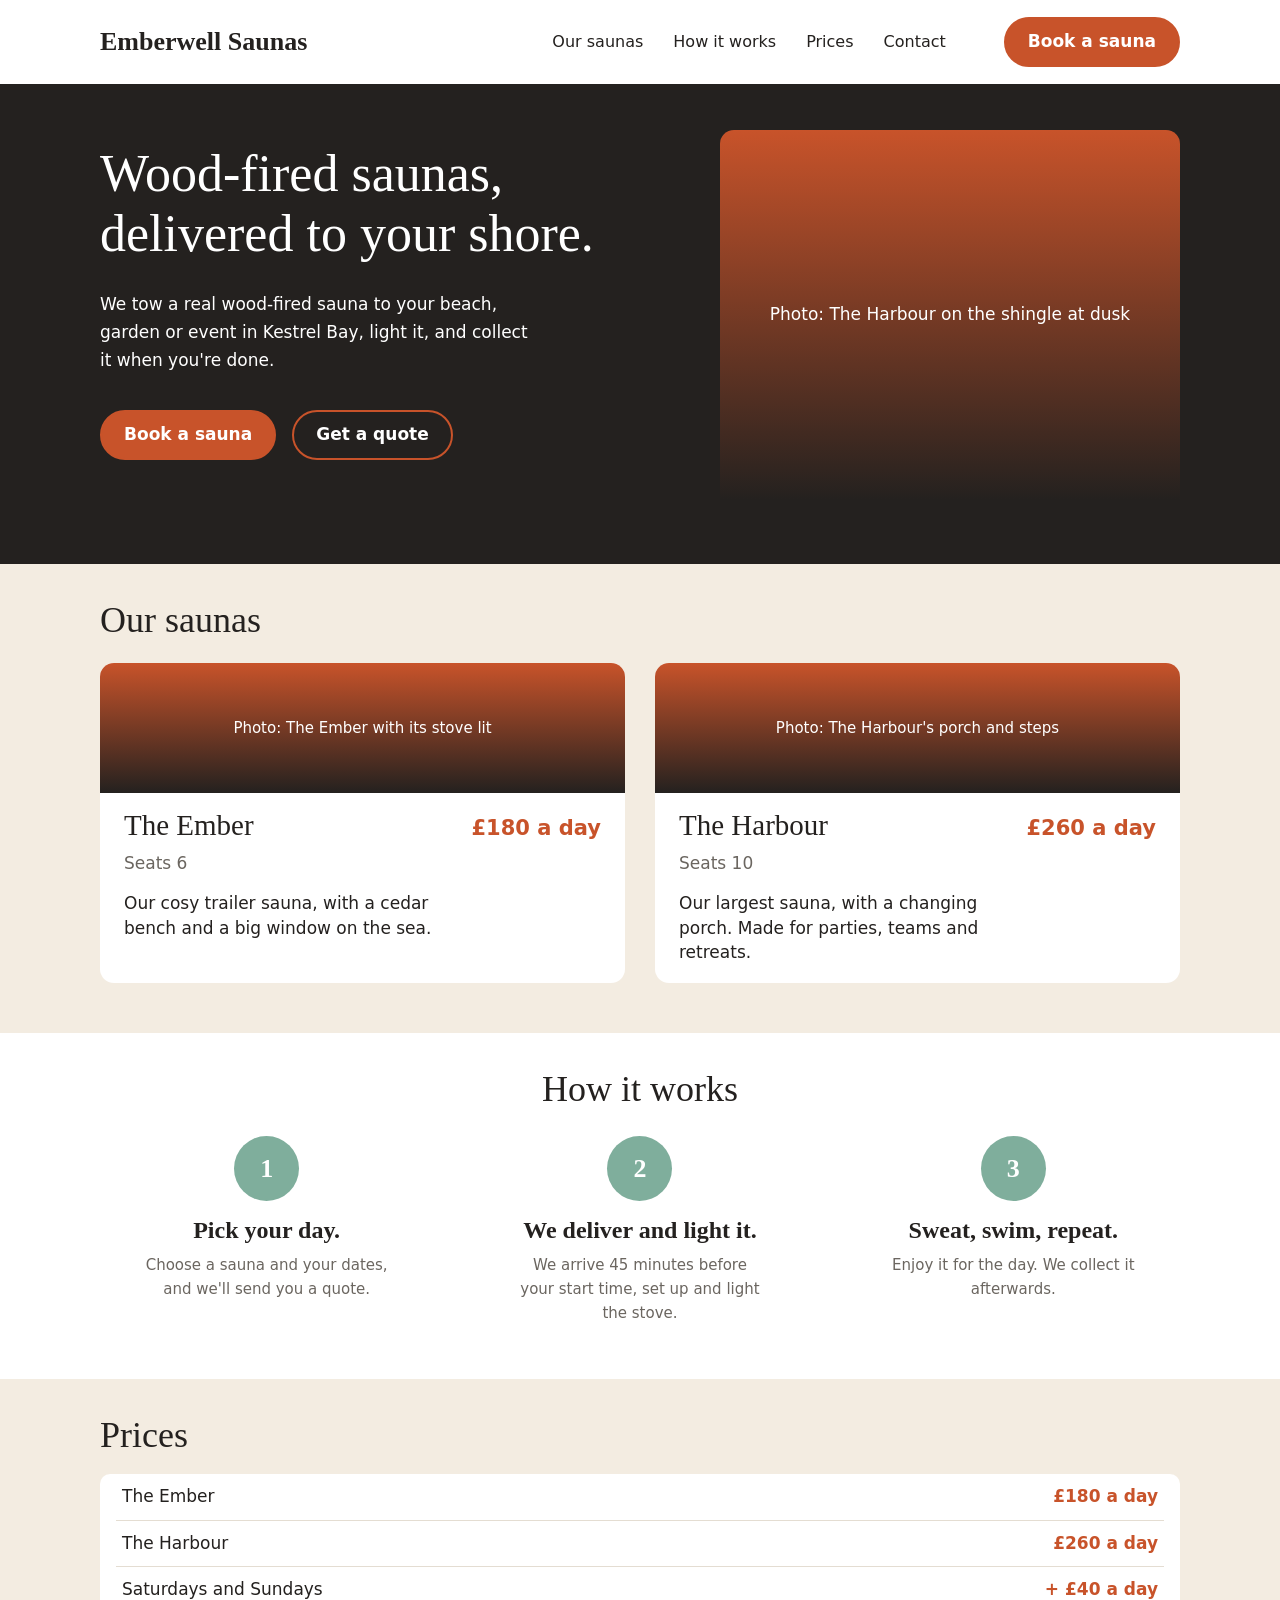
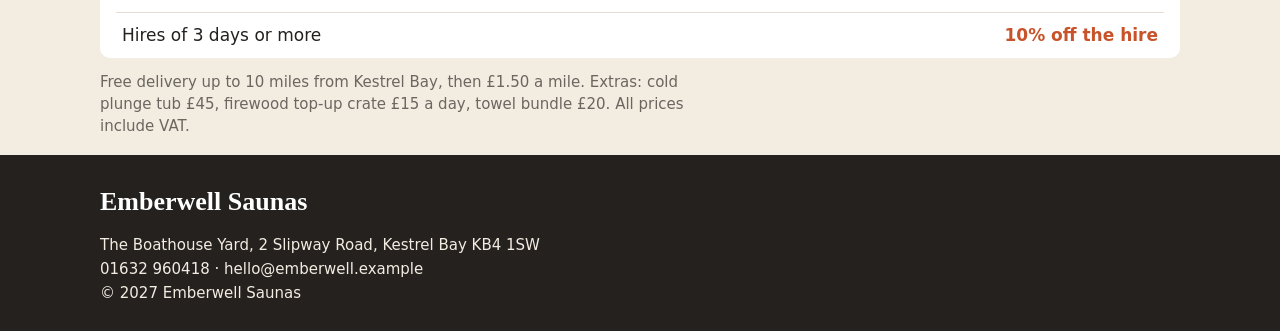
==== index.html @ d7df474d "Homepage from the design reference Co-Authored-By: Claude Opus 5.5 <noreply@anthropic.com>" ====
<!doctype html>
<html lang="en-GB">
<head>
  <meta charset="utf-8">
  <meta name="viewport" content="width=device-width, initial-scale=1">
  <title>Emberwell Saunas</title>
  <meta name="description" content="We tow a real wood-fired sauna to your beach, garden or event in Kestrel Bay, light it, and collect it when you're done.">
  <link rel="stylesheet" href="styles.css">
</head>
<body>
  <header class="site-header">
    <div class="container nav">
      <a class="logo" href="#top">Emberwell Saunas</a>
      <nav class="nav-links" aria-label="Main">
        <a href="#saunas">Our saunas</a>
        <a href="#how">How it works</a>
        <a href="#prices">Prices</a>
        <a href="#contact">Contact</a>
      </nav>
      <a class="btn btn-primary nav-cta" href="mailto:hello@emberwell.example">Book a sauna</a>
    </div>
  </header>

  <main id="top">
    <section class="hero">
      <div class="container hero-grid">
        <div class="hero-copy">
          <h1>Wood-fired saunas,<br> delivered to your shore.</h1>
          <p>We tow a real wood-fired sauna to your beach, garden or event in Kestrel Bay, light it, and collect it when you're done.</p>
          <div class="hero-buttons">
            <a class="btn btn-primary" href="mailto:hello@emberwell.example">Book a sauna</a>
            <a class="btn btn-outline" href="#prices">Get a quote</a>
          </div>
        </div>
        <div class="photo hero-photo" role="img" aria-label="Photo: The Harbour on the shingle at dusk">
          <span>Photo: The Harbour on the shingle at dusk</span>
        </div>
      </div>
    </section>

    <section class="saunas" id="saunas">
      <div class="container">
        <h2>Our saunas</h2>
        <div class="cards">
          <article class="card">
            <div class="photo card-photo" role="img" aria-label="Photo: The Ember with its stove lit">
              <span>Photo: The Ember with its stove lit</span>
            </div>
            <div class="card-body">
              <div class="card-head">
                <h3>The Ember</h3>
                <p class="price">£180 a day</p>
              </div>
              <p class="seats">Seats 6</p>
              <p>Our cosy trailer sauna, with a cedar bench and a big window on the sea.</p>
            </div>
          </article>
          <article class="card">
            <div class="photo card-photo" role="img" aria-label="Photo: The Harbour's porch and steps">
              <span>Photo: The Harbour's porch and steps</span>
            </div>
            <div class="card-body">
              <div class="card-head">
                <h3>The Harbour</h3>
                <p class="price">£260 a day</p>
              </div>
              <p class="seats">Seats 10</p>
              <p>Our largest sauna, with a changing porch. Made for parties, teams and retreats.</p>
            </div>
          </article>
        </div>
      </div>
    </section>

    <section class="how" id="how">
      <div class="container">
        <h2>How it works</h2>
        <ol class="steps">
          <li>
            <span class="step-num" aria-hidden="true">1</span>
            <h3>Pick your day.</h3>
            <p>Choose a sauna and your dates, and we'll send you a quote.</p>
          </li>
          <li>
            <span class="step-num" aria-hidden="true">2</span>
            <h3>We deliver and light it.</h3>
            <p>We arrive 45 minutes before your start time, set up and light the stove.</p>
          </li>
          <li>
            <span class="step-num" aria-hidden="true">3</span>
            <h3>Sweat, swim, repeat.</h3>
            <p>Enjoy it for the day. We collect it afterwards.</p>
          </li>
        </ol>
      </div>
    </section>

    <section class="prices" id="prices">
      <div class="container">
        <h2>Prices</h2>
        <table class="price-table">
          <thead class="visually-hidden">
            <tr><th scope="col">Item</th><th scope="col">Price</th></tr>
          </thead>
          <tbody>
            <tr><th scope="row">The Ember</th><td>£180 a day</td></tr>
            <tr><th scope="row">The Harbour</th><td>£260 a day</td></tr>
            <tr><th scope="row">Saturdays and Sundays</th><td>+ £40 a day</td></tr>
            <tr><th scope="row">Hires of 3 days or more</th><td>10% off the hire</td></tr>
          </tbody>
        </table>
        <p class="price-note">Free delivery up to 10 miles from Kestrel Bay, then £1.50 a mile. Extras: cold plunge tub £45, firewood top-up crate £15 a day, towel bundle £20. All prices include VAT.</p>
      </div>
    </section>
  </main>

  <footer class="site-footer" id="contact">
    <div class="container">
      <p class="footer-logo">Emberwell Saunas</p>
      <address>
        The Boathouse Yard, 2 Slipway Road, Kestrel Bay KB4 1SW<br>
        <a href="tel:01632960418">01632 960418</a> · <a href="mailto:hello@emberwell.example">hello@emberwell.example</a>
      </address>
      <p>© 2027 Emberwell Saunas</p>
    </div>
  </footer>
</body>
</html>
---- styles.css ----
:root {
  --driftwood: #F3ECE1;
  --charcoal: #24211F;
  --ember: #C8532A;
  --sea-glass: #7FAE9C;
  --smoke: #6B6660;
  --white: #FFFFFF;
  --rule: #E4DDD2;

  --font-heading: Georgia, "Times New Roman", serif;
  --font-body: system-ui, -apple-system, "Segoe UI", Roboto, Helvetica, Arial, sans-serif;

  --max-width: 1200px;
  --gutter: 60px;
  --radius: 14px;
  --photo-gradient: linear-gradient(180deg, var(--ember) 0%, var(--charcoal) 100%);
}

*,
*::before,
*::after { box-sizing: border-box; }

html { scroll-behavior: smooth; }

body {
  margin: 0;
  font-family: var(--font-body);
  font-size: 17px;
  line-height: 1.6;
  color: var(--charcoal);
  background: var(--driftwood);
  -webkit-text-size-adjust: 100%;
}

h1, h2, h3 {
  font-family: var(--font-heading);
  font-weight: normal;
  line-height: 1.15;
  margin: 0;
}

p { margin: 0; }

a { color: inherit; }

.container {
  max-width: var(--max-width);
  margin: 0 auto;
  padding: 0 var(--gutter);
}

.visually-hidden {
  position: absolute;
  width: 1px;
  height: 1px;
  overflow: hidden;
  clip: rect(0 0 0 0);
  white-space: nowrap;
}

/* Buttons */
.btn {
  display: inline-block;
  padding: 11px 22px;
  border-radius: 999px;
  border: 2px solid var(--ember);
  font-weight: 700;
  font-size: 17px;
  line-height: 1.4;
  text-decoration: none;
  white-space: nowrap;
  transition: background-color .15s, color .15s;
}
.btn-primary { background: var(--ember); color: var(--white); }
.btn-primary:hover { background: #b0451f; border-color: #b0451f; }
.btn-outline { background: transparent; color: var(--white); }
.btn-outline:hover { background: var(--ember); }
.btn:focus-visible,
.nav-links a:focus-visible,
.logo:focus-visible { outline: 3px solid var(--sea-glass); outline-offset: 3px; }

/* Nav */
.site-header { background: var(--white); }
.nav {
  display: flex;
  align-items: center;
  gap: 30px;
  min-height: 84px;
}
.logo {
  font-family: var(--font-heading);
  font-weight: 700;
  font-size: 26px;
  text-decoration: none;
  color: var(--charcoal);
  margin-right: auto;
  white-space: nowrap;
}
.nav-links { display: flex; gap: 30px; }
.nav-links a {
  text-decoration: none;
  font-size: 16px;
  white-space: nowrap;
}
.nav-links a:hover { color: var(--ember); }
.nav-cta { margin-left: 28px; }

/* Photo placeholders */
.photo {
  background: var(--photo-gradient);
  color: var(--white);
  display: flex;
  align-items: center;
  justify-content: center;
  text-align: center;
  padding: 20px;
}

/* Hero */
.hero {
  background: var(--charcoal);
  color: var(--white);
  padding: 46px 0 64px;
}
.hero-grid {
  display: grid;
  grid-template-columns: 1fr 460px;
  gap: 40px;
  align-items: start;
}
.hero-copy { padding-top: 14px; }
.hero h1 { font-size: 52px; line-height: 1.15; white-space: nowrap; }
.hero-copy p {
  margin-top: 26px;
  max-width: 440px;
  font-size: 17px;
  line-height: 1.65;
}
.hero-buttons {
  display: flex;
  flex-wrap: wrap;
  gap: 16px;
  margin-top: 36px;
}
.hero-photo {
  min-height: 370px;
  border-radius: var(--radius) var(--radius) 0 0;
  font-size: 17px;
}

/* Sections */
section h2 { font-size: 36px; }
.saunas { padding: 36px 0 50px; }
.how { background: var(--white); padding: 36px 0 54px; }
.prices { padding: 36px 0 18px; }

/* Cards */
.cards {
  display: grid;
  grid-template-columns: 1fr 1fr;
  gap: 30px;
  margin-top: 22px;
}
.card {
  background: var(--white);
  border-radius: var(--radius);
  overflow: hidden;
}
.card-photo { height: 130px; font-size: 15px; }
.card-body { padding: 16px 24px 18px; }
.card-head {
  display: flex;
  justify-content: space-between;
  align-items: baseline;
  gap: 16px;
}
.card h3 { font-size: 29px; }
.price {
  color: var(--ember);
  font-weight: 700;
  font-size: 21px;
  white-space: nowrap;
}
.seats { color: var(--smoke); margin: 4px 0 14px; }
.card-body > p:last-child { max-width: 320px; line-height: 1.45; }

/* Steps */
.how h2 { text-align: center; }
.steps {
  list-style: none;
  margin: 26px 0 0;
  padding: 0;
  display: grid;
  grid-template-columns: repeat(3, 1fr);
  gap: 40px;
  text-align: center;
}
.step-num {
  display: inline-flex;
  align-items: center;
  justify-content: center;
  width: 65px;
  height: 65px;
  border-radius: 50%;
  background: var(--sea-glass);
  color: var(--white);
  font-family: var(--font-heading);
  font-weight: 700;
  font-size: 26px;
}
.steps h3 {
  font-size: 24px;
  font-weight: 700;
  margin: 16px 0 8px;
}
.steps p {
  color: var(--smoke);
  font-size: 15px;
  max-width: 250px;
  margin: 0 auto;
}

/* Price table */
.prices h2 { margin-bottom: 18px; }
.price-table {
  width: 100%;
  border-collapse: separate;
  border-spacing: 0;
  background: var(--white);
  border-radius: 10px;
  padding: 0 16px;
}
.price-table th,
.price-table td {
  padding: 9px 6px;
  border-bottom: 1px solid var(--rule);
  font-size: 17px;
}
.price-table tbody tr:last-child th,
.price-table tbody tr:last-child td { border-bottom: none; }
.price-table th { text-align: left; font-weight: normal; }
.price-table td {
  text-align: right;
  color: var(--ember);
  font-weight: 700;
  white-space: nowrap;
}
.price-note {
  color: var(--smoke);
  font-size: 15px;
  max-width: 620px;
  margin-top: 14px;
  line-height: 1.45;
}

/* Footer */
.site-footer {
  background: var(--charcoal);
  color: var(--driftwood);
  padding: 26px 0 26px;
  margin-top: 0;
  font-size: 15px;
}
.footer-logo {
  font-family: var(--font-heading);
  font-weight: 700;
  font-size: 26px;
  color: var(--white);
  margin-bottom: 10px;
}
.site-footer address { font-style: normal; line-height: 1.6; }
.site-footer a { text-decoration: none; }
.site-footer a:hover { text-decoration: underline; }
.site-footer address + p { margin-top: 0; }

/* Tablet */
@media (max-width: 980px) {
  :root { --gutter: 32px; }
  .hero-grid { grid-template-columns: 1fr; gap: 36px; }
  .hero h1 { white-space: normal; }
  .hero-photo { min-height: 260px; border-radius: var(--radius); }
  .nav-links { gap: 20px; }
  .nav-cta { margin-left: 0; }
}

/* Phone */
@media (max-width: 720px) {
  :root { --gutter: 20px; }
  .nav {
    flex-wrap: wrap;
    gap: 10px 12px;
    padding-top: 14px;
    padding-bottom: 12px;
  }
  .logo { font-size: 21px; }
  .nav-cta { padding: 7px 14px; font-size: 15px; }
  .nav-links {
    order: 3;
    width: 100%;
    justify-content: space-between;
    gap: 12px;
  }
  .nav-links a { font-size: 15px; }
  .hero { padding: 36px 0 44px; }
  .hero h1 { font-size: 36px; }
  .hero h1 br { display: none; }
  .hero-photo { min-height: 200px; }
  section h2 { font-size: 30px; }
  .cards,
  .steps { grid-template-columns: 1fr; }
  .steps { gap: 32px; }
  .card h3 { font-size: 25px; }
  .price { font-size: 19px; }
  .price-table { padding: 0 10px; }
  .price-table th,
  .price-table td { font-size: 16px; }
}
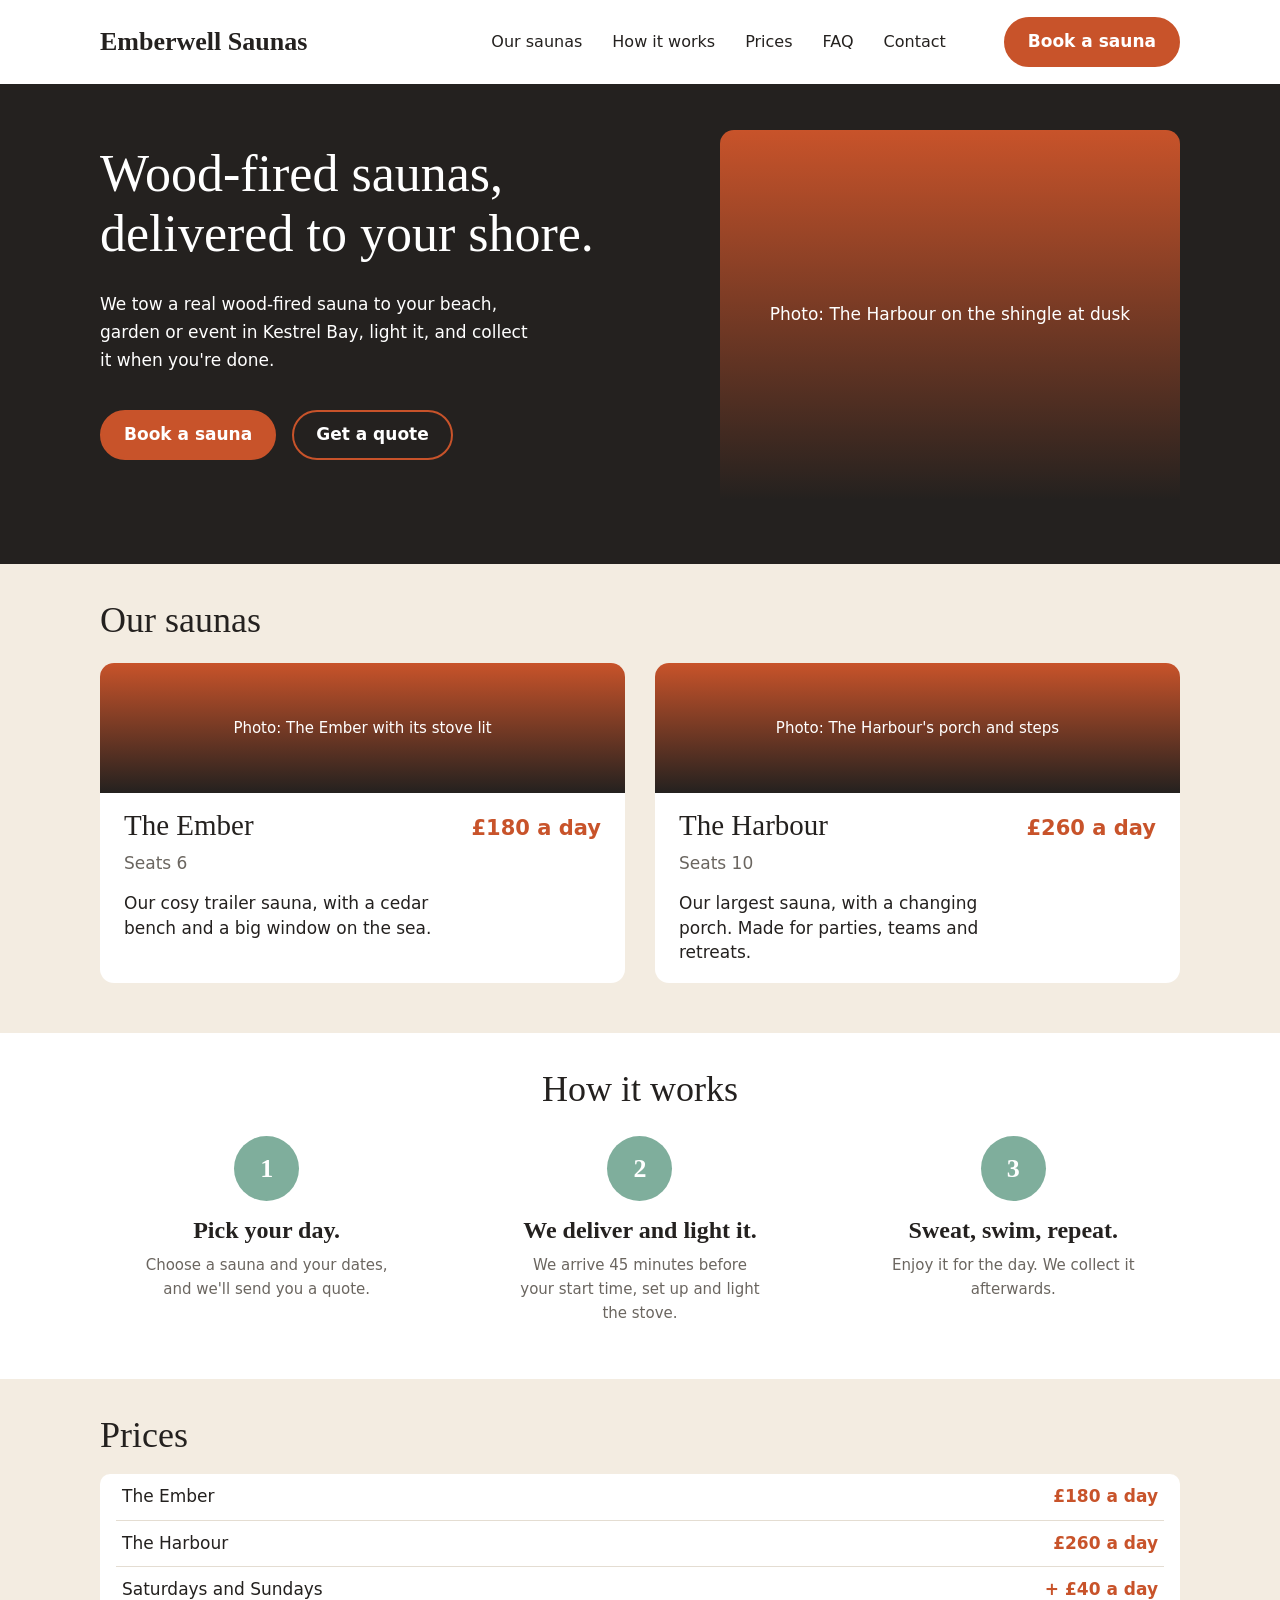
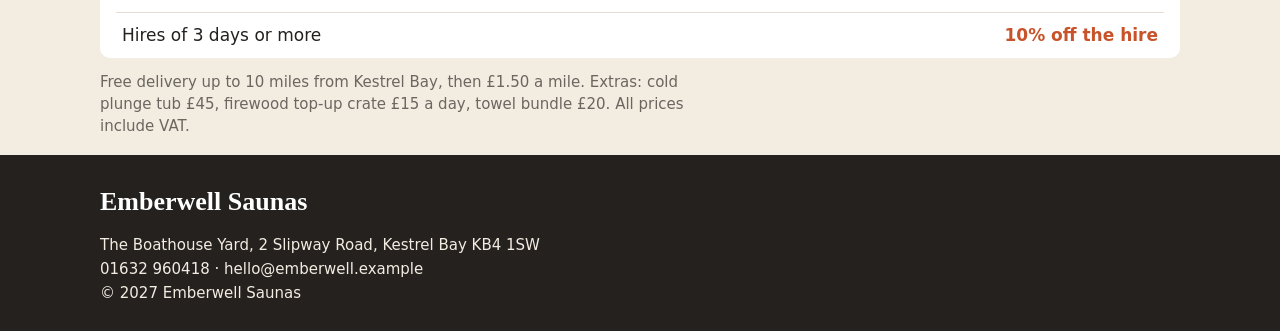
==== commit d1844385: "FAQ page Co-Authored-By: Claude Opus 5.5 <noreply@anthropic.com>" ====
--- a/index.html
+++ b/index.html
@@ -11,10 +11,12 @@
   <header class="site-header">
     <div class="container nav">
       <a class="logo" href="#top">Emberwell Saunas</a>
-      <nav class="nav-links" aria-label="Main">
+      <button class="menu-toggle" type="button" aria-expanded="false" aria-controls="site-nav">Menu</button>
+      <nav class="nav-links" id="site-nav" aria-label="Main">
         <a href="#saunas">Our saunas</a>
         <a href="#how">How it works</a>
         <a href="#prices">Prices</a>
+        <a href="faq.html">FAQ</a>
         <a href="#contact">Contact</a>
       </nav>
       <a class="btn btn-primary nav-cta" href="mailto:hello@emberwell.example">Book a sauna</a>
@@ -124,5 +126,23 @@
       <p>© 2027 Emberwell Saunas</p>
     </div>
   </footer>
+  <script>
+    // Phone menu toggle. Without JavaScript the links stay visible.
+    (function () {
+      document.documentElement.classList.add('js');
+      var button = document.querySelector('.menu-toggle');
+      var nav = document.getElementById('site-nav');
+      button.addEventListener('click', function () {
+        var open = nav.classList.toggle('is-open');
+        button.setAttribute('aria-expanded', open ? 'true' : 'false');
+      });
+      nav.addEventListener('click', function (event) {
+        if (event.target.tagName === 'A') {
+          nav.classList.remove('is-open');
+          button.setAttribute('aria-expanded', 'false');
+        }
+      });
+    })();
+  </script>
 </body>
 </html>
--- a/styles.css
+++ b/styles.css
@@ -104,6 +104,19 @@
 }
 .nav-links a:hover { color: var(--ember); }
 .nav-cta { margin-left: 28px; }
+.menu-toggle {
+  display: none;
+  font: inherit;
+  font-size: 15px;
+  font-weight: 700;
+  color: var(--charcoal);
+  background: transparent;
+  border: 2px solid var(--charcoal);
+  border-radius: 999px;
+  padding: 5px 16px;
+  cursor: pointer;
+}
+.menu-toggle:focus-visible { outline: 3px solid var(--sea-glass); outline-offset: 3px; }
 
 /* Photo placeholders */
 .photo {
@@ -251,6 +264,58 @@
   max-width: 620px;
   margin-top: 14px;
   line-height: 1.45;
+}
+
+/* FAQ page */
+.nav-links a[aria-current="page"] { color: var(--ember); }
+.faq { padding: 46px 0 64px; }
+.faq h1 { font-size: 44px; }
+.faq-list {
+  margin-top: 24px;
+  max-width: 820px;
+  background: var(--white);
+  border-radius: var(--radius);
+  padding: 0 24px;
+}
+.faq details { border-bottom: 1px solid var(--rule); }
+.faq details:last-child { border-bottom: none; }
+.faq summary {
+  display: flex;
+  justify-content: space-between;
+  align-items: center;
+  gap: 16px;
+  padding: 18px 0;
+  font-family: var(--font-heading);
+  font-size: 22px;
+  line-height: 1.3;
+  cursor: pointer;
+  list-style: none;
+}
+.faq summary::-webkit-details-marker { display: none; }
+.faq summary::after {
+  content: "+";
+  flex-shrink: 0;
+  display: inline-flex;
+  align-items: center;
+  justify-content: center;
+  width: 32px;
+  height: 32px;
+  border-radius: 50%;
+  background: var(--sea-glass);
+  color: var(--white);
+  font-family: var(--font-body);
+  font-size: 22px;
+  font-weight: 700;
+  line-height: 1;
+}
+.faq details[open] summary::after { content: "−"; }
+.faq summary:hover { color: var(--ember); }
+.faq summary:focus-visible { outline: 3px solid var(--sea-glass); outline-offset: 3px; }
+.faq details p {
+  color: var(--smoke);
+  max-width: 680px;
+  padding: 0 0 20px;
+  line-height: 1.55;
 }
 
 /* Footer */
@@ -301,6 +366,20 @@
     gap: 12px;
   }
   .nav-links a { font-size: 15px; }
+  /* Phone menu (only when JavaScript is running) */
+  .js .menu-toggle { display: inline-block; order: 3; }
+  .js .nav-links {
+    display: none;
+    order: 4;
+    flex-direction: column;
+    gap: 0;
+  }
+  .js .nav-links.is-open { display: flex; }
+  .js .nav-links a {
+    padding: 10px 0;
+    border-top: 1px solid var(--rule);
+    font-size: 16px;
+  }
   .hero { padding: 36px 0 44px; }
   .hero h1 { font-size: 36px; }
   .hero h1 br { display: none; }
@@ -314,4 +393,8 @@
   .price-table { padding: 0 10px; }
   .price-table th,
   .price-table td { font-size: 16px; }
-}
+  .faq { padding: 36px 0 44px; }
+  .faq h1 { font-size: 36px; }
+  .faq-list { padding: 0 16px; }
+  .faq summary { font-size: 19px; padding: 16px 0; }
+}
